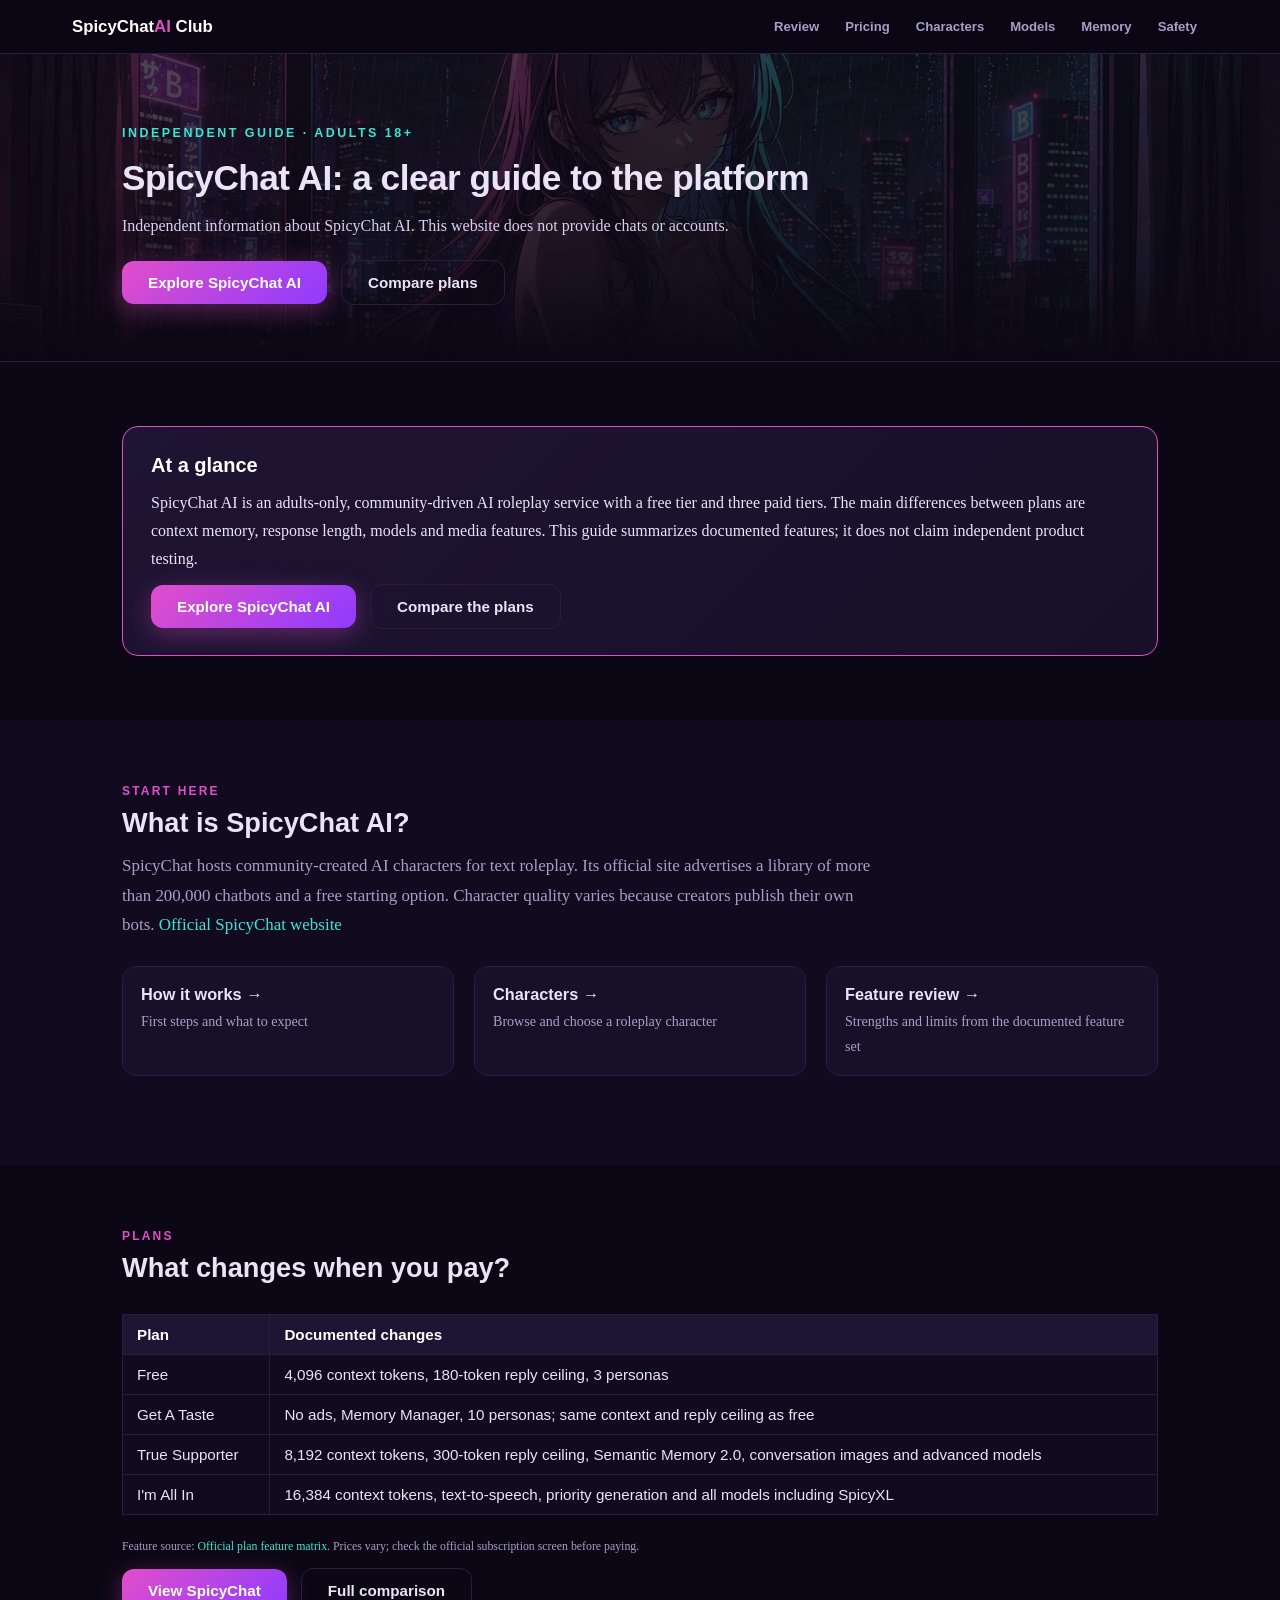
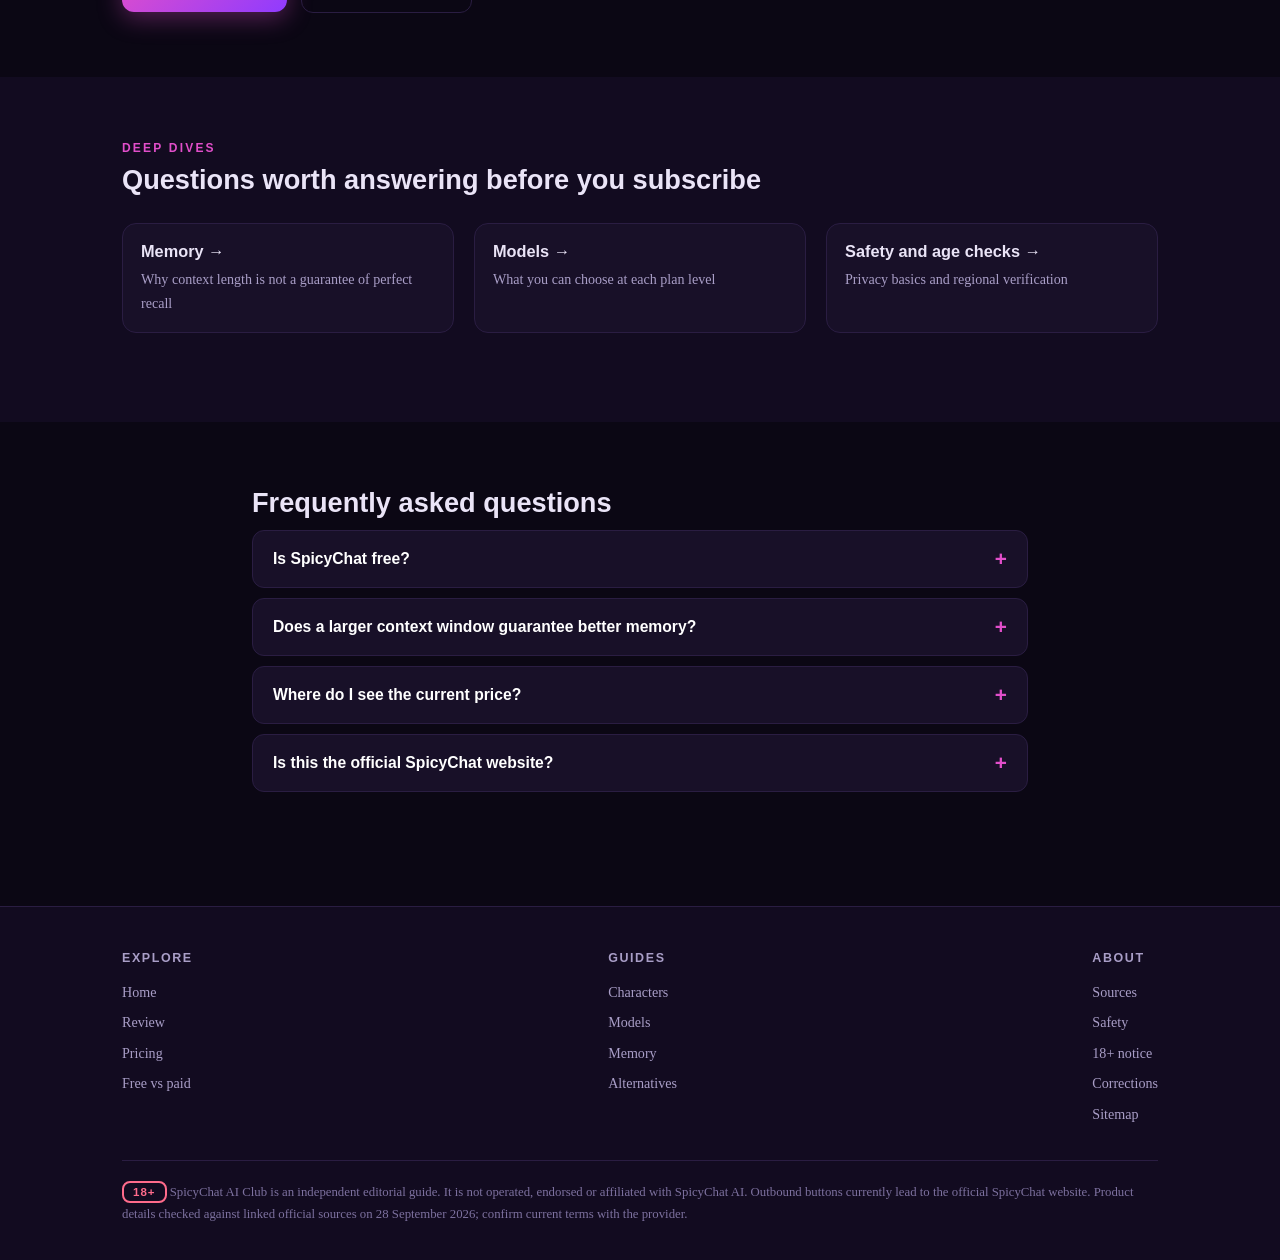
==== index.html @ 0dc2e32c "Build independent SpicyChat AI guide" ====
<!doctype html>
<html lang="en">
<head>
  <meta charset="utf-8">
  <meta name="viewport" content="width=device-width, initial-scale=1">
  <meta name="rating" content="adult">
  <meta name="theme-color" content="#0b0714">
  <meta name="description" content="Independent guide to SpicyChat AI features, plans, memory, models and safety. Compare the official documentation before you subscribe.">
  <link rel="canonical" href="https://spicychat-ai.club/">
  <meta property="og:type" content="website">
  <meta property="og:title" content="SpicyChat AI Guide: Features, Pricing &amp; Safety | SpicyChat AI Club">
  <meta property="og:description" content="Independent guide to SpicyChat AI features, plans, memory, models and safety. Compare the official documentation before you subscribe.">
  <meta property="og:url" content="https://spicychat-ai.club/">
  <meta property="og:image" content="https://spicychat-ai.club/assets/img/hero-home.jpg">
  <meta name="twitter:card" content="summary_large_image">
  <title>SpicyChat AI Guide: Features, Pricing &amp; Safety | SpicyChat AI Club</title>
  <link rel="stylesheet" href="style.css">
  <script type="application/ld+json">{"@context": "https://schema.org", "@type": "WebSite", "name": "SpicyChat AI Club", "url": "https://spicychat-ai.club/", "description": "Independent guide to SpicyChat AI"}</script>
</head>
<body>
  <a class="skip-link" href="#main">Skip to content</a>
  <header class="site"><div class="bar"><a class="logo" href="index.html" aria-label="SpicyChat AI Club home">SpicyChat<span>AI</span> Club</a><nav class="main" aria-label="Main navigation"><a href="review.html">Review</a><a href="pricing.html">Pricing</a><a href="characters.html">Characters</a><a href="models.html">Models</a><a href="memory.html">Memory</a><a href="is-it-safe.html">Safety</a></nav></div></header>
  <main id="main">
    <div class="hero-sub"><img class="hero-img" src="assets/img/hero-home.jpg" alt="Illustrated AI roleplay scene" fetchpriority="high"><div class="wrap"><div class="eyebrow">Independent guide · Adults 18+</div><h1>SpicyChat AI: a clear guide to the platform</h1><p class="sub">Independent information about SpicyChat AI. This website does not provide chats or accounts.</p><div class="cta-row hero-action"><a class="btn btn-primary" href="https://spicychat.ai/" target="_blank" rel="noopener noreferrer">Explore SpicyChat AI</a><a class="btn btn-ghost" href="pricing.html">Compare plans</a></div></div></div>
    <section><div class="wrap"><div class="tldr"><h2>At a glance</h2><p>SpicyChat AI is an adults-only, community-driven AI roleplay service with a free tier and three paid tiers. The main differences between plans are context memory, response length, models and media features. This guide summarizes documented features; it does not claim independent product testing.</p><div class="cta-row"><a class="btn btn-primary" href="https://spicychat.ai/" target="_blank" rel="noopener noreferrer">Explore SpicyChat AI</a><a class="btn btn-ghost" href="pricing.html">Compare the plans</a></div></div></div></section>
<section class="alt"><div class="wrap"><div class="kicker">Start here</div><h2>What is SpicyChat AI?</h2><p class="lede">SpicyChat hosts community-created AI characters for text roleplay. Its official site advertises a library of more than 200,000 chatbots and a free starting option. Character quality varies because creators publish their own bots. <a href="https://spicychat.ai/pages" target="_blank" rel="noopener noreferrer">Official SpicyChat website</a></p><div class="grid"><a class="card link-card" href="how-it-works.html"><div class="body"><h3>How it works →</h3><p>First steps and what to expect</p></div></a><a class="card link-card" href="characters.html"><div class="body"><h3>Characters →</h3><p>Browse and choose a roleplay character</p></div></a><a class="card link-card" href="review.html"><div class="body"><h3>Feature review →</h3><p>Strengths and limits from the documented feature set</p></div></a></div></div></section>
<section><div class="wrap"><div class="kicker">Plans</div><h2>What changes when you pay?</h2><div class="table-scroll"><table class="compare"><thead><tr><th scope="col">Plan</th><th scope="col">Documented changes</th></tr></thead><tbody><tr><td>Free</td><td>4,096 context tokens, 180-token reply ceiling, 3 personas</td></tr><tr><td>Get A Taste</td><td>No ads, Memory Manager, 10 personas; same context and reply ceiling as free</td></tr><tr><td>True Supporter</td><td>8,192 context tokens, 300-token reply ceiling, Semantic Memory 2.0, conversation images and advanced models</td></tr><tr><td>I'm All In</td><td>16,384 context tokens, text-to-speech, priority generation and all models including SpicyXL</td></tr></tbody></table></div><p class="src">Feature source: <a href="https://support.spicychat.ai/support/solutions/articles/153000260533-plans-and-what-s-included" target="_blank" rel="noopener noreferrer">Official plan feature matrix</a>. Prices vary; check the official subscription screen before paying.</p><div class="cta-row"><a class="btn btn-primary" href="https://spicychat.ai/" target="_blank" rel="noopener noreferrer">View SpicyChat</a><a class="btn btn-ghost" href="free-vs-paid.html">Full comparison</a></div></div></section>
<section class="alt"><div class="wrap"><div class="kicker">Deep dives</div><h2>Questions worth answering before you subscribe</h2><div class="grid"><a class="card link-card" href="memory.html"><div class="body"><h3>Memory →</h3><p>Why context length is not a guarantee of perfect recall</p></div></a><a class="card link-card" href="models.html"><div class="body"><h3>Models →</h3><p>What you can choose at each plan level</p></div></a><a class="card link-card" href="is-it-safe.html"><div class="body"><h3>Safety and age checks →</h3><p>Privacy basics and regional verification</p></div></a></div></div></section>
<section><div class="wrap narrow"><h2>Frequently asked questions</h2><details class="faq"><summary>Is SpicyChat free?</summary><div class="a">Yes. The official plan matrix lists a free tier with 4,096 context tokens, a 180-token reply ceiling and three personas. Some features require a subscription. <a href="https://support.spicychat.ai/support/solutions/articles/153000260533-plans-and-what-s-included" target="_blank" rel="noopener noreferrer">Official plan feature matrix</a></div></details><details class="faq"><summary>Does a larger context window guarantee better memory?</summary><div class="a">No. Context is the maximum amount of text the model can use for a response, shared across chat history and other inputs. Older messages may fall out as a conversation grows. <a href="https://docs.spicychat.ai/advanced/tokens-and-context" target="_blank" rel="noopener noreferrer">Official tokens and context guide</a></div></details><details class="faq"><summary>Where do I see the current price?</summary><div class="a">Open the official SpicyChat subscription page from your account. This guide compares features and avoids displaying a price that may become stale.</div></details><details class="faq"><summary>Is this the official SpicyChat website?</summary><div class="a">No. This is an independent guide. The buttons labeled “Explore SpicyChat AI” open the official website.</div></details></div></section>
  </main>
  <footer class="site"><div class="wrap"><div class="fgrid"><div class="fcol"><h4>Explore</h4><a href="index.html">Home</a><a href="review.html">Review</a><a href="pricing.html">Pricing</a><a href="free-vs-paid.html">Free vs paid</a></div><div class="fcol"><h4>Guides</h4><a href="characters.html">Characters</a><a href="models.html">Models</a><a href="memory.html">Memory</a><a href="alternatives.html">Alternatives</a></div><div class="fcol"><h4>About</h4><a href="sources.html">Sources</a><a href="is-it-safe.html">Safety</a><a href="18-plus.html">18+ notice</a><a href="contact.html">Corrections</a><a href="sitemap.html">Sitemap</a></div></div><div class="legal"><span class="badge18">18+</span> SpicyChat AI Club is an independent editorial guide. It is not operated, endorsed or affiliated with SpicyChat AI. Outbound buttons currently lead to the official SpicyChat website. Product details checked against linked official sources on 28 September 2026; confirm current terms with the provider.</div></div></footer>
</body>
</html>
---- style.css ----
:root{
  --bg:#0b0714;--bg2:#120b20;--card:#181028;--card2:#1e1433;
  --border:#2a1d42;--text:#eae4f7;--muted:#a99ec7;
  --accent:#e14eca;--accent2:#3fe3d4;--gold:#f5c66b;
  --danger:#ff6b8b;--ok:#5ee6a0;
}
*{margin:0;padding:0;box-sizing:border-box}
html{scroll-behavior:smooth}
body{background:var(--bg);color:var(--text);font:16px/1.75 Georgia,'Times New Roman',serif;-webkit-font-smoothing:antialiased}
.skip-link{position:absolute;left:12px;top:-80px;z-index:100;background:#fff;color:#0b0714;padding:8px 14px;border-radius:8px}
.skip-link:focus{top:12px}
:focus-visible{outline:3px solid var(--accent2);outline-offset:3px}
h1,h2,h3,h4,.sans{font-family:'Segoe UI',Arial,Helvetica,sans-serif;line-height:1.25}
h1{font-size:2.3rem;font-weight:800;letter-spacing:-.5px}
h2{font-size:1.7rem;font-weight:750;margin-bottom:.6rem}
h3{font-size:1.2rem;font-weight:700;margin:1.4rem 0 .5rem}
p{margin:.7rem 0}
a{color:var(--accent2);text-decoration:none}
a:hover{text-decoration:underline}
img{max-width:100%;display:block}
.wrap{max-width:1080px;margin:0 auto;padding:0 22px}
.narrow{max-width:820px}

/* header */
header.site{position:sticky;top:0;z-index:50;background:rgba(11,7,20,.92);backdrop-filter:blur(8px);border-bottom:1px solid var(--border)}
.bar{display:flex;align-items:center;justify-content:space-between;gap:14px;padding:12px 22px;max-width:1180px;margin:0 auto}
.logo{font-family:'Segoe UI',sans-serif;font-weight:800;font-size:1.05rem;color:#fff;white-space:nowrap}
.logo span{color:var(--accent)}
nav.main{display:flex;flex-wrap:wrap;gap:4px}
nav.main a{color:var(--muted);font:600 .82rem 'Segoe UI',sans-serif;padding:7px 11px;border-radius:8px}
nav.main a:hover{color:#fff;background:var(--card2);text-decoration:none}
nav.main a[aria-current="page"]{color:#fff;background:var(--card2)}

/* buttons */
.btn{display:inline-block;font:700 .95rem 'Segoe UI',sans-serif;padding:13px 26px;border-radius:12px;transition:.15s}
.btn-primary{background:linear-gradient(135deg,var(--accent),#8f3bff);color:#fff;box-shadow:0 6px 24px rgba(225,78,202,.35)}
.btn-primary:hover{transform:translateY(-2px);text-decoration:none;color:#fff}
.btn-ghost{border:1px solid var(--border);color:var(--text)}
.btn-ghost:hover{border-color:var(--accent2);text-decoration:none;color:var(--accent2)}

/* hero */
.hero{position:relative;overflow:hidden;border-bottom:1px solid var(--border)}
.hero-img{position:absolute;inset:0;width:100%;height:100%;object-fit:cover;object-position:center 30%}
.hero::after{content:"";position:absolute;inset:0;background:linear-gradient(180deg,rgba(11,7,20,.55) 0%,rgba(11,7,20,.78) 55%,var(--bg) 100%)}
.hero .wrap{position:relative;z-index:2;padding:96px 22px 84px}
.hero h1{font-size:2.9rem;max-width:820px;text-shadow:0 2px 24px rgba(0,0,0,.6)}
.hero .sub{font-size:1.18rem;color:#d9d0ee;max-width:720px;margin:1rem 0 1.8rem}
.eyebrow{font:700 .78rem 'Segoe UI',sans-serif;letter-spacing:2.5px;text-transform:uppercase;color:var(--accent2);margin-bottom:1rem}
.cta-row{display:flex;flex-wrap:wrap;gap:14px;align-items:center}

/* verified bar */
.verified{display:flex;flex-wrap:wrap;gap:10px;align-items:center;background:var(--card);border:1px solid var(--border);border-radius:12px;padding:10px 16px;margin:1.6rem 0 0;font:600 .82rem 'Segoe UI',sans-serif;color:var(--muted)}
.verified b{color:var(--ok)}
.dot{width:8px;height:8px;border-radius:50%;background:var(--ok);display:inline-block}

/* sections */
section{padding:64px 0}
section.alt{background:var(--bg2)}
.kicker{font:700 .75rem 'Segoe UI',sans-serif;letter-spacing:2.2px;text-transform:uppercase;color:var(--accent);margin-bottom:.5rem}
.lede{color:var(--muted);font-size:1.06rem;max-width:760px}

/* tldr */
.tldr{background:linear-gradient(135deg,var(--card2),var(--card));border:1px solid var(--accent);border-radius:16px;padding:26px 28px}
.tldr h2{font-size:1.25rem;color:#fff}
.tldr ul{list-style:none;margin-top:.6rem}
.tldr li{padding-left:26px;position:relative;margin:.45rem 0}
.tldr li::before{content:"→";position:absolute;left:0;color:var(--accent2);font-weight:700}

/* facts table */
table.facts,.compare{width:100%;border-collapse:collapse;font:400 .95rem 'Segoe UI',sans-serif;margin:1.2rem 0}
.facts th,.facts td,.compare th,.compare td{border:1px solid var(--border);padding:11px 14px;text-align:left;vertical-align:top}
.facts th,.compare th{background:var(--card2);color:#fff;font-weight:700;white-space:nowrap}
.facts td:first-child{white-space:nowrap;color:var(--muted);font-weight:600;width:190px}
.src{display:block;font-size:.74rem;color:var(--muted);margin-top:2px}
.compare td{background:rgba(24,16,40,.5)}
.compare .win{color:var(--ok);font-weight:700}
.table-scroll{overflow-x:auto;overscroll-behavior-inline:contain}
.table-scroll .compare{min-width:620px}

/* steps */
.steps{display:grid;grid-template-columns:repeat(auto-fit,minmax(240px,1fr));gap:18px;margin:1.6rem 0}
.step{background:var(--card);border:1px solid var(--border);border-radius:14px;padding:22px}
.step .n{font:800 1.6rem 'Segoe UI',sans-serif;background:linear-gradient(135deg,var(--accent),var(--accent2));-webkit-background-clip:text;background-clip:text;color:transparent}

/* cards */
.grid{display:grid;grid-template-columns:repeat(auto-fill,minmax(250px,1fr));gap:20px;margin:1.6rem 0}
.card{background:var(--card);border:1px solid var(--border);border-radius:14px;overflow:hidden;transition:.15s}
.card:hover{border-color:var(--accent);transform:translateY(-3px)}
.card img{width:100%;height:170px;object-fit:cover}
.card .body{padding:16px 18px}
.card h3{margin:.1rem 0 .3rem;font-size:1.02rem}
.card p{font-size:.88rem;color:var(--muted);margin:0}
.link-card{display:block;color:var(--text)}
.link-card:hover{text-decoration:none}
.tag{display:inline-block;font:700 .68rem 'Segoe UI',sans-serif;letter-spacing:1px;text-transform:uppercase;color:var(--accent2);background:rgba(63,227,212,.1);border:1px solid rgba(63,227,212,.3);border-radius:20px;padding:2px 10px;margin-bottom:8px}

/* pricing tiers */
.tiers{display:grid;grid-template-columns:repeat(auto-fit,minmax(230px,1fr));gap:18px;margin:1.6rem 0}
.tier{background:var(--card);border:1px solid var(--border);border-radius:16px;padding:24px;display:flex;flex-direction:column}
.tier.hot{border-color:var(--accent);box-shadow:0 0 0 1px var(--accent),0 10px 40px rgba(225,78,202,.18);position:relative}
.tier.hot::before{content:"MOST VALUE";position:absolute;top:-11px;left:50%;transform:translateX(-50%);background:var(--accent);color:#fff;font:800 .64rem 'Segoe UI',sans-serif;letter-spacing:1.5px;padding:3px 12px;border-radius:20px}
.tier h3{margin:0;font-size:1.05rem;color:#fff}
.tier .price{font:800 2rem 'Segoe UI',sans-serif;margin:.4rem 0 .1rem}
.tier .price small{font:600 .85rem 'Segoe UI',sans-serif;color:var(--muted)}
.tier .note{font-size:.8rem;color:var(--muted);margin-bottom:.8rem}
.tier ul{list-style:none;flex:1}
.tier li{font-size:.86rem;padding:5px 0 5px 22px;position:relative;color:#d5cceb}
.tier li::before{content:"✓";position:absolute;left:0;color:var(--accent2);font-weight:700}
.tier li.no{color:#6f6390}
.tier li.no::before{content:"—";color:#6f6390}
.tier .btn{margin-top:14px;text-align:center}

/* pros cons */
.pc{display:grid;grid-template-columns:1fr 1fr;gap:18px;margin:1.4rem 0}
.pc .col{background:var(--card);border:1px solid var(--border);border-radius:14px;padding:22px}
.pc h3{margin-top:0}
.pc .good h3{color:var(--ok)}.pc .bad h3{color:var(--danger)}
.pc ul{list-style:none}
.pc li{padding:6px 0 6px 24px;position:relative;font-size:.94rem}
.pc .good li::before{content:"+";position:absolute;left:2px;color:var(--ok);font-weight:800}
.pc .bad li::before{content:"–";position:absolute;left:2px;color:var(--danger);font-weight:800}

/* callout */
.callout{border-left:4px solid var(--accent2);background:rgba(63,227,212,.06);border-radius:0 12px 12px 0;padding:16px 20px;margin:1.4rem 0;font-size:.95rem}
.callout.warn{border-color:var(--gold);background:rgba(245,198,107,.06)}
.callout b{color:#fff}

/* faq */
details.faq{background:var(--card);border:1px solid var(--border);border-radius:12px;margin:10px 0;overflow:hidden}
details.faq summary{cursor:pointer;padding:16px 20px;font:700 .98rem 'Segoe UI',sans-serif;color:#fff;list-style:none;display:flex;justify-content:space-between;align-items:center}
details.faq summary::after{content:"+";font-size:1.3rem;color:var(--accent)}
details.faq[open] summary::after{content:"–"}
details.faq .a{padding:0 20px 18px;color:var(--muted);font-size:.95rem}

/* gallery */
.gallery{display:grid;grid-template-columns:repeat(auto-fill,minmax(210px,1fr));gap:14px;margin:1.4rem 0}
.gallery img{width:100%;height:150px;object-fit:cover;border-radius:12px;border:1px solid var(--border)}

/* toc */
.toc{background:var(--card);border:1px solid var(--border);border-radius:14px;padding:20px 24px;margin:1.6rem 0}
.toc h2{font-size:.85rem;letter-spacing:2px;text-transform:uppercase;color:var(--muted)}
.toc ol{columns:2;column-gap:36px;margin:.4rem 0 0 1.2rem;font:500 .9rem 'Segoe UI',sans-serif}
.toc li{margin:.3rem 0}

/* breadcrumb */
.crumbs{font:600 .78rem 'Segoe UI',sans-serif;color:var(--muted);padding:18px 0 0}
.crumbs a{color:var(--muted)}

/* hero sub-pages */
.hero-sub{position:relative;overflow:hidden;border-bottom:1px solid var(--border)}
.hero-sub .hero-img{object-position:center 25%}
.hero-sub::after{content:"";position:absolute;inset:0;background:linear-gradient(180deg,rgba(11,7,20,.72),rgba(11,7,20,.88) 70%,var(--bg))}
.hero-sub .wrap{position:relative;z-index:2;padding:72px 22px 56px}
.hero-sub h1{font-size:2.2rem;max-width:760px}
.hero-sub .sub{max-width:700px;color:#d9d0ee}
.hero-action{margin-top:20px}

/* footer */
footer.site{border-top:1px solid var(--border);background:var(--bg2);padding:44px 0 34px;margin-top:40px}
.fgrid{display:flex;flex-wrap:wrap;gap:36px;justify-content:space-between}
.fcol h4{font:700 .78rem 'Segoe UI',sans-serif;letter-spacing:1.6px;text-transform:uppercase;color:var(--muted);margin-bottom:.7rem}
.fcol a{display:block;font-size:.88rem;color:var(--muted);padding:3px 0}
.fcol a:hover{color:var(--accent2)}
.legal{margin-top:30px;padding-top:20px;border-top:1px solid var(--border);font-size:.8rem;color:#7d719f}
.badge18{display:inline-block;border:2px solid var(--danger);color:var(--danger);font:800 .72rem 'Segoe UI',sans-serif;border-radius:8px;padding:3px 9px;letter-spacing:1px}

/* post hero for subpages */
.post-hero{width:100%;height:340px;object-fit:cover;border-radius:16px;border:1px solid var(--border);margin:1.4rem 0}
.error-page{min-height:100vh;display:flex;flex-direction:column;align-items:flex-start;justify-content:center}
main li{margin:.45rem 0}
main ul{padding-left:1.35rem}

@media(max-width:760px){
  h1{font-size:1.8rem}.hero h1{font-size:2rem}
  .bar{align-items:flex-start;flex-direction:column}
  nav.main{width:100%;flex-wrap:wrap}
  nav.main a{white-space:nowrap;padding:5px 8px}
  .pc{grid-template-columns:1fr}
  .toc ol{columns:1}
  .facts td:first-child{width:auto}
  .hero .wrap{padding:64px 22px 56px}
  .hero-sub .wrap{padding:58px 22px 48px}
}
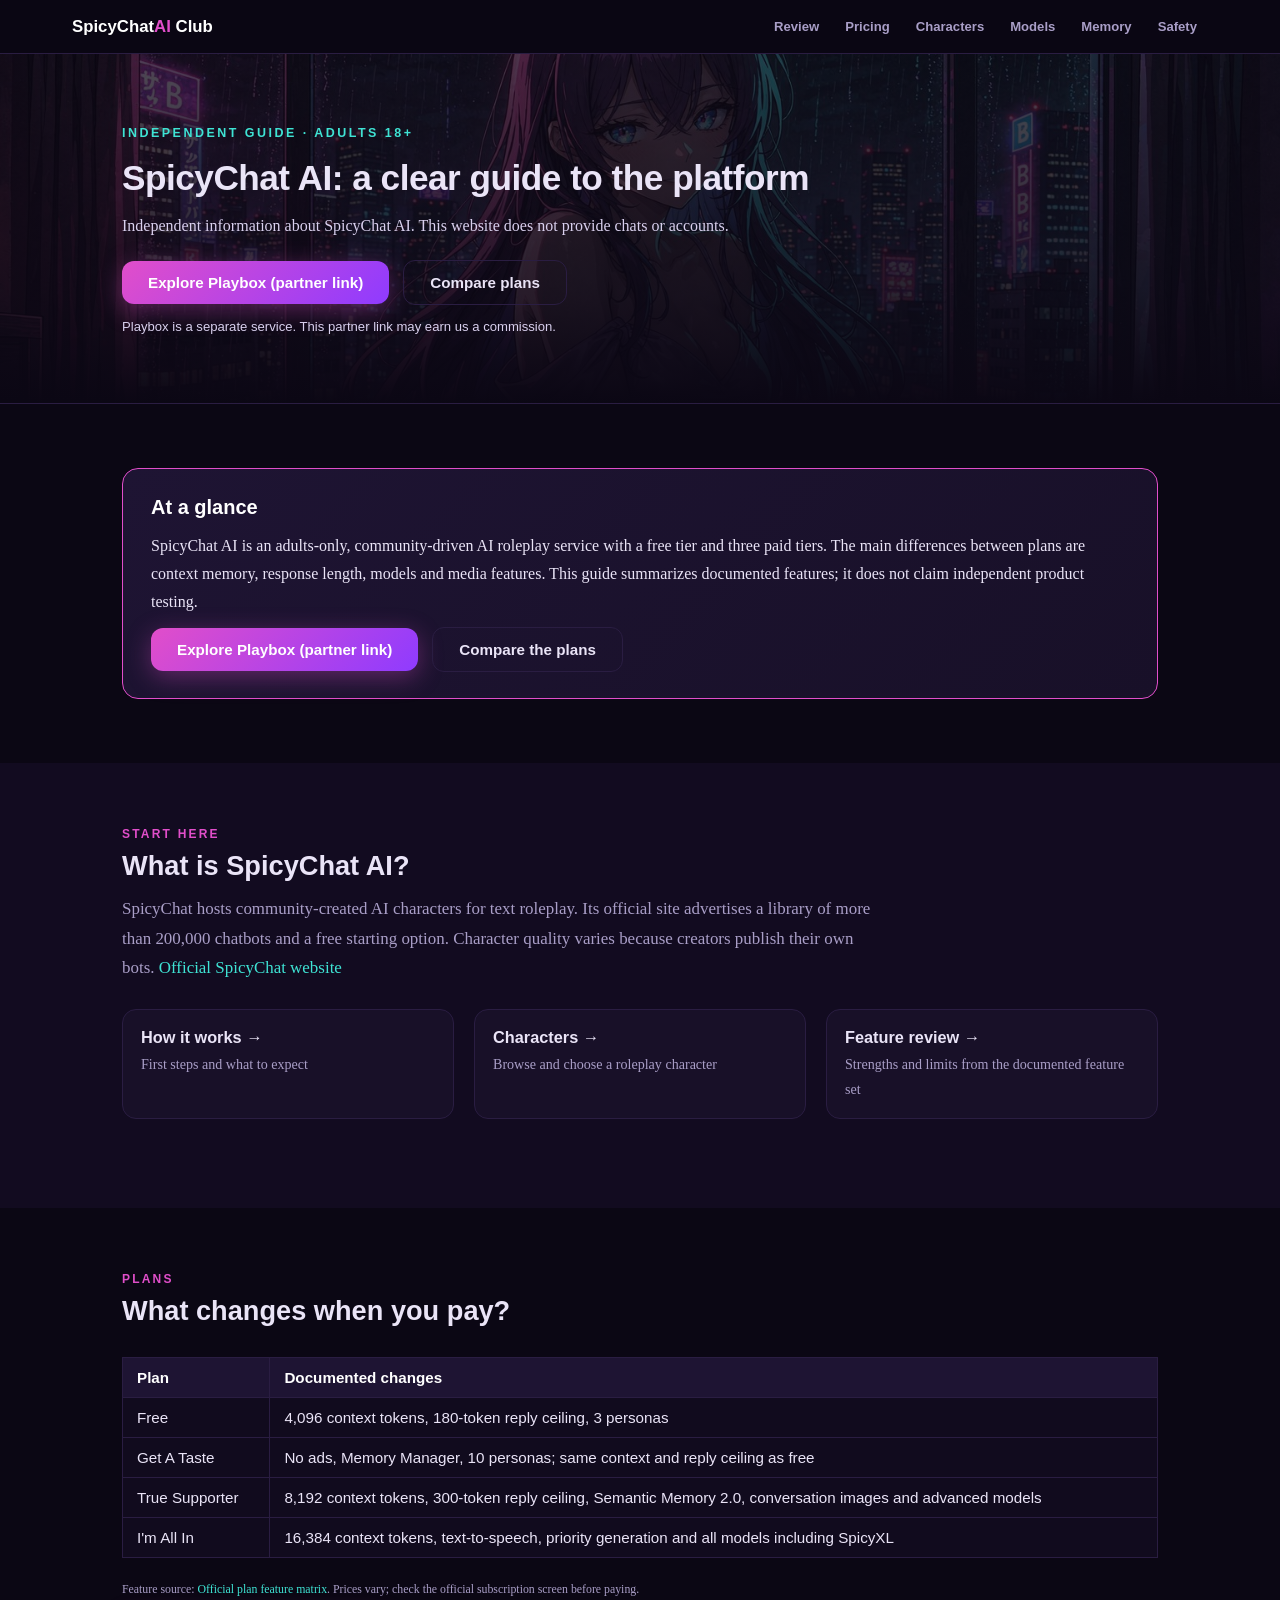
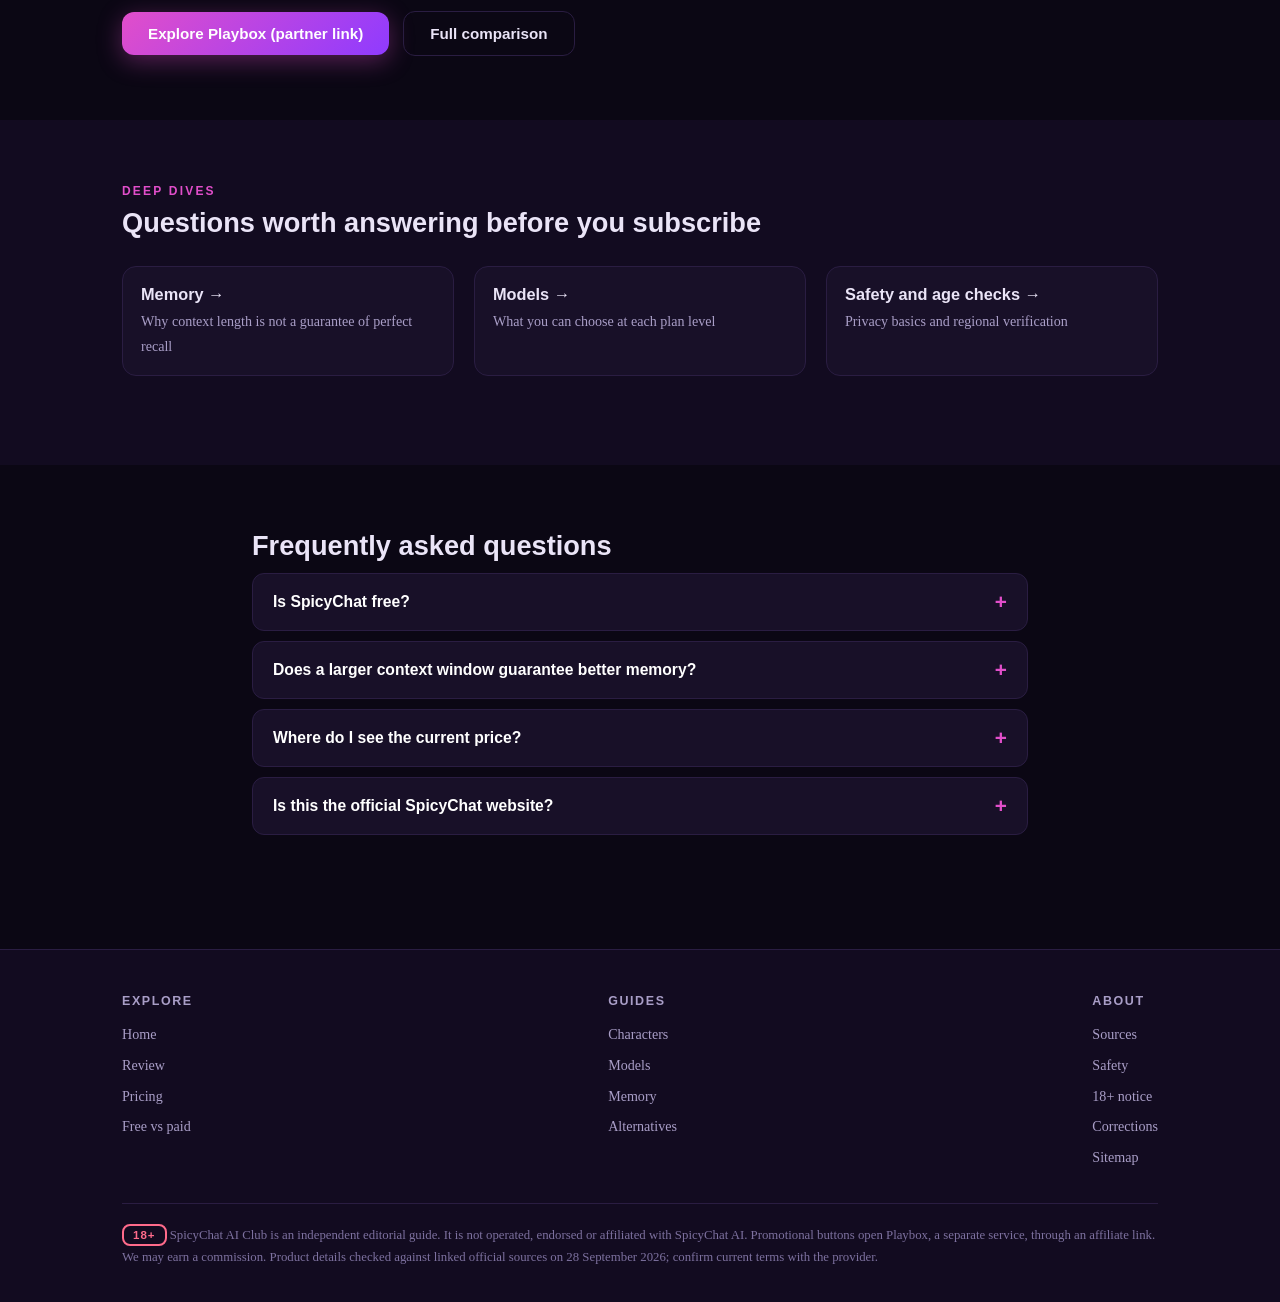
==== commit 07602d07: "Temporarily use Playbox affiliate links for promotions" ====
--- a/index.html
+++ b/index.html
@@ -21,13 +21,13 @@
   <a class="skip-link" href="#main">Skip to content</a>
   <header class="site"><div class="bar"><a class="logo" href="index.html" aria-label="SpicyChat AI Club home">SpicyChat<span>AI</span> Club</a><nav class="main" aria-label="Main navigation"><a href="review.html">Review</a><a href="pricing.html">Pricing</a><a href="characters.html">Characters</a><a href="models.html">Models</a><a href="memory.html">Memory</a><a href="is-it-safe.html">Safety</a></nav></div></header>
   <main id="main">
-    <div class="hero-sub"><img class="hero-img" src="assets/img/hero-home.jpg" alt="Illustrated AI roleplay scene" fetchpriority="high"><div class="wrap"><div class="eyebrow">Independent guide · Adults 18+</div><h1>SpicyChat AI: a clear guide to the platform</h1><p class="sub">Independent information about SpicyChat AI. This website does not provide chats or accounts.</p><div class="cta-row hero-action"><a class="btn btn-primary" href="https://spicychat.ai/" target="_blank" rel="noopener noreferrer">Explore SpicyChat AI</a><a class="btn btn-ghost" href="pricing.html">Compare plans</a></div></div></div>
-    <section><div class="wrap"><div class="tldr"><h2>At a glance</h2><p>SpicyChat AI is an adults-only, community-driven AI roleplay service with a free tier and three paid tiers. The main differences between plans are context memory, response length, models and media features. This guide summarizes documented features; it does not claim independent product testing.</p><div class="cta-row"><a class="btn btn-primary" href="https://spicychat.ai/" target="_blank" rel="noopener noreferrer">Explore SpicyChat AI</a><a class="btn btn-ghost" href="pricing.html">Compare the plans</a></div></div></div></section>
+    <div class="hero-sub"><img class="hero-img" src="assets/img/hero-home.jpg" alt="Illustrated AI roleplay scene" fetchpriority="high"><div class="wrap"><div class="eyebrow">Independent guide · Adults 18+</div><h1>SpicyChat AI: a clear guide to the platform</h1><p class="sub">Independent information about SpicyChat AI. This website does not provide chats or accounts.</p><div class="cta-row hero-action"><a class="btn btn-primary" href="https://www.playbox.com/?ref=eushing" target="_blank" rel="sponsored nofollow noopener noreferrer">Explore Playbox (partner link)</a><a class="btn btn-ghost" href="pricing.html">Compare plans</a></div><p class="promo-note">Playbox is a separate service. This partner link may earn us a commission.</p></div></div>
+    <section><div class="wrap"><div class="tldr"><h2>At a glance</h2><p>SpicyChat AI is an adults-only, community-driven AI roleplay service with a free tier and three paid tiers. The main differences between plans are context memory, response length, models and media features. This guide summarizes documented features; it does not claim independent product testing.</p><div class="cta-row"><a class="btn btn-primary" href="https://www.playbox.com/?ref=eushing" target="_blank" rel="sponsored nofollow noopener noreferrer">Explore Playbox (partner link)</a><a class="btn btn-ghost" href="pricing.html">Compare the plans</a></div></div></div></section>
 <section class="alt"><div class="wrap"><div class="kicker">Start here</div><h2>What is SpicyChat AI?</h2><p class="lede">SpicyChat hosts community-created AI characters for text roleplay. Its official site advertises a library of more than 200,000 chatbots and a free starting option. Character quality varies because creators publish their own bots. <a href="https://spicychat.ai/pages" target="_blank" rel="noopener noreferrer">Official SpicyChat website</a></p><div class="grid"><a class="card link-card" href="how-it-works.html"><div class="body"><h3>How it works →</h3><p>First steps and what to expect</p></div></a><a class="card link-card" href="characters.html"><div class="body"><h3>Characters →</h3><p>Browse and choose a roleplay character</p></div></a><a class="card link-card" href="review.html"><div class="body"><h3>Feature review →</h3><p>Strengths and limits from the documented feature set</p></div></a></div></div></section>
-<section><div class="wrap"><div class="kicker">Plans</div><h2>What changes when you pay?</h2><div class="table-scroll"><table class="compare"><thead><tr><th scope="col">Plan</th><th scope="col">Documented changes</th></tr></thead><tbody><tr><td>Free</td><td>4,096 context tokens, 180-token reply ceiling, 3 personas</td></tr><tr><td>Get A Taste</td><td>No ads, Memory Manager, 10 personas; same context and reply ceiling as free</td></tr><tr><td>True Supporter</td><td>8,192 context tokens, 300-token reply ceiling, Semantic Memory 2.0, conversation images and advanced models</td></tr><tr><td>I'm All In</td><td>16,384 context tokens, text-to-speech, priority generation and all models including SpicyXL</td></tr></tbody></table></div><p class="src">Feature source: <a href="https://support.spicychat.ai/support/solutions/articles/153000260533-plans-and-what-s-included" target="_blank" rel="noopener noreferrer">Official plan feature matrix</a>. Prices vary; check the official subscription screen before paying.</p><div class="cta-row"><a class="btn btn-primary" href="https://spicychat.ai/" target="_blank" rel="noopener noreferrer">View SpicyChat</a><a class="btn btn-ghost" href="free-vs-paid.html">Full comparison</a></div></div></section>
+<section><div class="wrap"><div class="kicker">Plans</div><h2>What changes when you pay?</h2><div class="table-scroll"><table class="compare"><thead><tr><th scope="col">Plan</th><th scope="col">Documented changes</th></tr></thead><tbody><tr><td>Free</td><td>4,096 context tokens, 180-token reply ceiling, 3 personas</td></tr><tr><td>Get A Taste</td><td>No ads, Memory Manager, 10 personas; same context and reply ceiling as free</td></tr><tr><td>True Supporter</td><td>8,192 context tokens, 300-token reply ceiling, Semantic Memory 2.0, conversation images and advanced models</td></tr><tr><td>I'm All In</td><td>16,384 context tokens, text-to-speech, priority generation and all models including SpicyXL</td></tr></tbody></table></div><p class="src">Feature source: <a href="https://support.spicychat.ai/support/solutions/articles/153000260533-plans-and-what-s-included" target="_blank" rel="noopener noreferrer">Official plan feature matrix</a>. Prices vary; check the official subscription screen before paying.</p><div class="cta-row"><a class="btn btn-primary" href="https://www.playbox.com/?ref=eushing" target="_blank" rel="sponsored nofollow noopener noreferrer">Explore Playbox (partner link)</a><a class="btn btn-ghost" href="free-vs-paid.html">Full comparison</a></div></div></section>
 <section class="alt"><div class="wrap"><div class="kicker">Deep dives</div><h2>Questions worth answering before you subscribe</h2><div class="grid"><a class="card link-card" href="memory.html"><div class="body"><h3>Memory →</h3><p>Why context length is not a guarantee of perfect recall</p></div></a><a class="card link-card" href="models.html"><div class="body"><h3>Models →</h3><p>What you can choose at each plan level</p></div></a><a class="card link-card" href="is-it-safe.html"><div class="body"><h3>Safety and age checks →</h3><p>Privacy basics and regional verification</p></div></a></div></div></section>
-<section><div class="wrap narrow"><h2>Frequently asked questions</h2><details class="faq"><summary>Is SpicyChat free?</summary><div class="a">Yes. The official plan matrix lists a free tier with 4,096 context tokens, a 180-token reply ceiling and three personas. Some features require a subscription. <a href="https://support.spicychat.ai/support/solutions/articles/153000260533-plans-and-what-s-included" target="_blank" rel="noopener noreferrer">Official plan feature matrix</a></div></details><details class="faq"><summary>Does a larger context window guarantee better memory?</summary><div class="a">No. Context is the maximum amount of text the model can use for a response, shared across chat history and other inputs. Older messages may fall out as a conversation grows. <a href="https://docs.spicychat.ai/advanced/tokens-and-context" target="_blank" rel="noopener noreferrer">Official tokens and context guide</a></div></details><details class="faq"><summary>Where do I see the current price?</summary><div class="a">Open the official SpicyChat subscription page from your account. This guide compares features and avoids displaying a price that may become stale.</div></details><details class="faq"><summary>Is this the official SpicyChat website?</summary><div class="a">No. This is an independent guide. The buttons labeled “Explore SpicyChat AI” open the official website.</div></details></div></section>
+<section><div class="wrap narrow"><h2>Frequently asked questions</h2><details class="faq"><summary>Is SpicyChat free?</summary><div class="a">Yes. The official plan matrix lists a free tier with 4,096 context tokens, a 180-token reply ceiling and three personas. Some features require a subscription. <a href="https://support.spicychat.ai/support/solutions/articles/153000260533-plans-and-what-s-included" target="_blank" rel="noopener noreferrer">Official plan feature matrix</a></div></details><details class="faq"><summary>Does a larger context window guarantee better memory?</summary><div class="a">No. Context is the maximum amount of text the model can use for a response, shared across chat history and other inputs. Older messages may fall out as a conversation grows. <a href="https://docs.spicychat.ai/advanced/tokens-and-context" target="_blank" rel="noopener noreferrer">Official tokens and context guide</a></div></details><details class="faq"><summary>Where do I see the current price?</summary><div class="a">Open the official SpicyChat subscription page from your account. This guide compares features and avoids displaying a price that may become stale.</div></details><details class="faq"><summary>Is this the official SpicyChat website?</summary><div class="a">No. This is an independent guide. Promotional buttons open Playbox, a separate service, through an affiliate link. To visit SpicyChat, use <a href="https://spicychat.ai/">its official website</a>.</div></details></div></section>
   </main>
-  <footer class="site"><div class="wrap"><div class="fgrid"><div class="fcol"><h4>Explore</h4><a href="index.html">Home</a><a href="review.html">Review</a><a href="pricing.html">Pricing</a><a href="free-vs-paid.html">Free vs paid</a></div><div class="fcol"><h4>Guides</h4><a href="characters.html">Characters</a><a href="models.html">Models</a><a href="memory.html">Memory</a><a href="alternatives.html">Alternatives</a></div><div class="fcol"><h4>About</h4><a href="sources.html">Sources</a><a href="is-it-safe.html">Safety</a><a href="18-plus.html">18+ notice</a><a href="contact.html">Corrections</a><a href="sitemap.html">Sitemap</a></div></div><div class="legal"><span class="badge18">18+</span> SpicyChat AI Club is an independent editorial guide. It is not operated, endorsed or affiliated with SpicyChat AI. Outbound buttons currently lead to the official SpicyChat website. Product details checked against linked official sources on 28 September 2026; confirm current terms with the provider.</div></div></footer>
+  <footer class="site"><div class="wrap"><div class="fgrid"><div class="fcol"><h4>Explore</h4><a href="index.html">Home</a><a href="review.html">Review</a><a href="pricing.html">Pricing</a><a href="free-vs-paid.html">Free vs paid</a></div><div class="fcol"><h4>Guides</h4><a href="characters.html">Characters</a><a href="models.html">Models</a><a href="memory.html">Memory</a><a href="alternatives.html">Alternatives</a></div><div class="fcol"><h4>About</h4><a href="sources.html">Sources</a><a href="is-it-safe.html">Safety</a><a href="18-plus.html">18+ notice</a><a href="contact.html">Corrections</a><a href="sitemap.html">Sitemap</a></div></div><div class="legal"><span class="badge18">18+</span> SpicyChat AI Club is an independent editorial guide. It is not operated, endorsed or affiliated with SpicyChat AI. Promotional buttons open Playbox, a separate service, through an affiliate link. We may earn a commission. Product details checked against linked official sources on 28 September 2026; confirm current terms with the provider.</div></div></footer>
 </body>
 </html>
--- a/style.css
+++ b/style.css
@@ -154,6 +154,7 @@
 .hero-sub h1{font-size:2.2rem;max-width:760px}
 .hero-sub .sub{max-width:700px;color:#d9d0ee}
 .hero-action{margin-top:20px}
+.promo-note{color:#d9d0ee;font:500 .82rem/1.5 'Segoe UI',Arial,sans-serif;margin-top:12px}
 
 /* footer */
 footer.site{border-top:1px solid var(--border);background:var(--bg2);padding:44px 0 34px;margin-top:40px}
